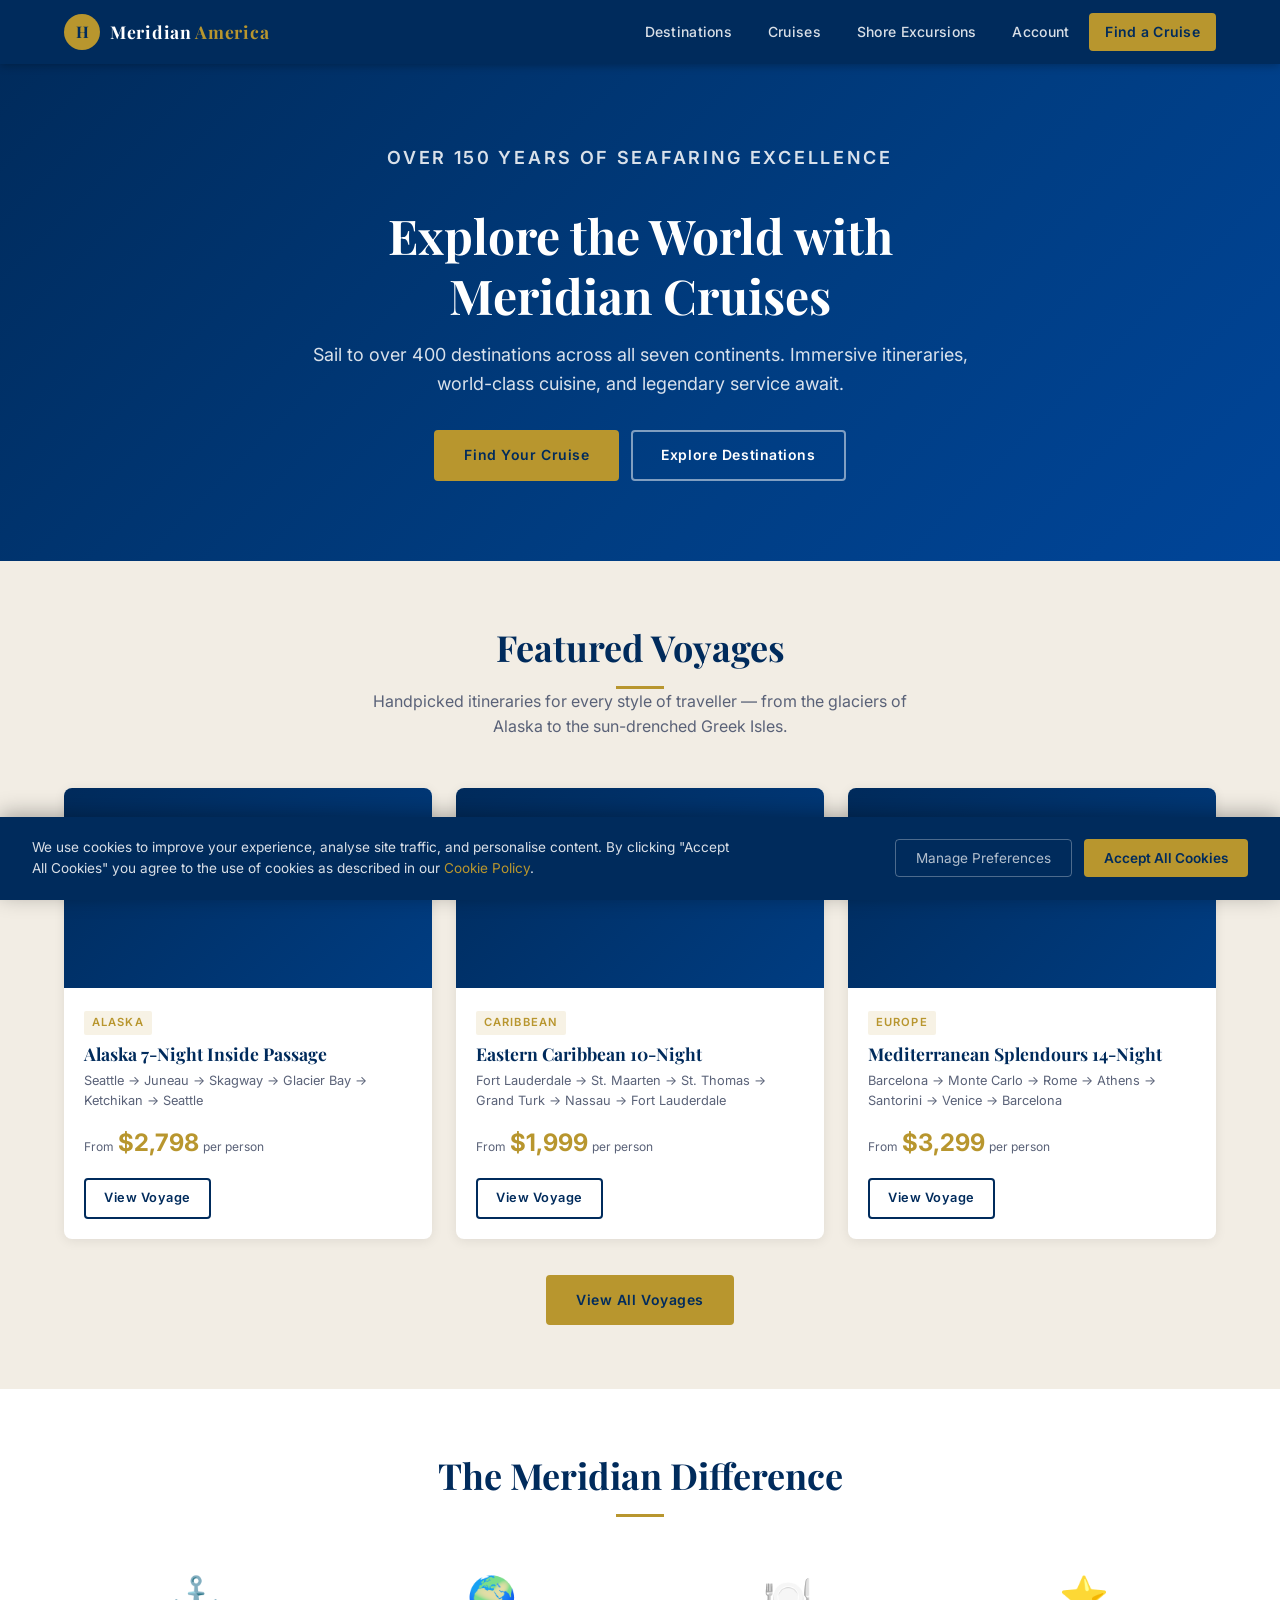
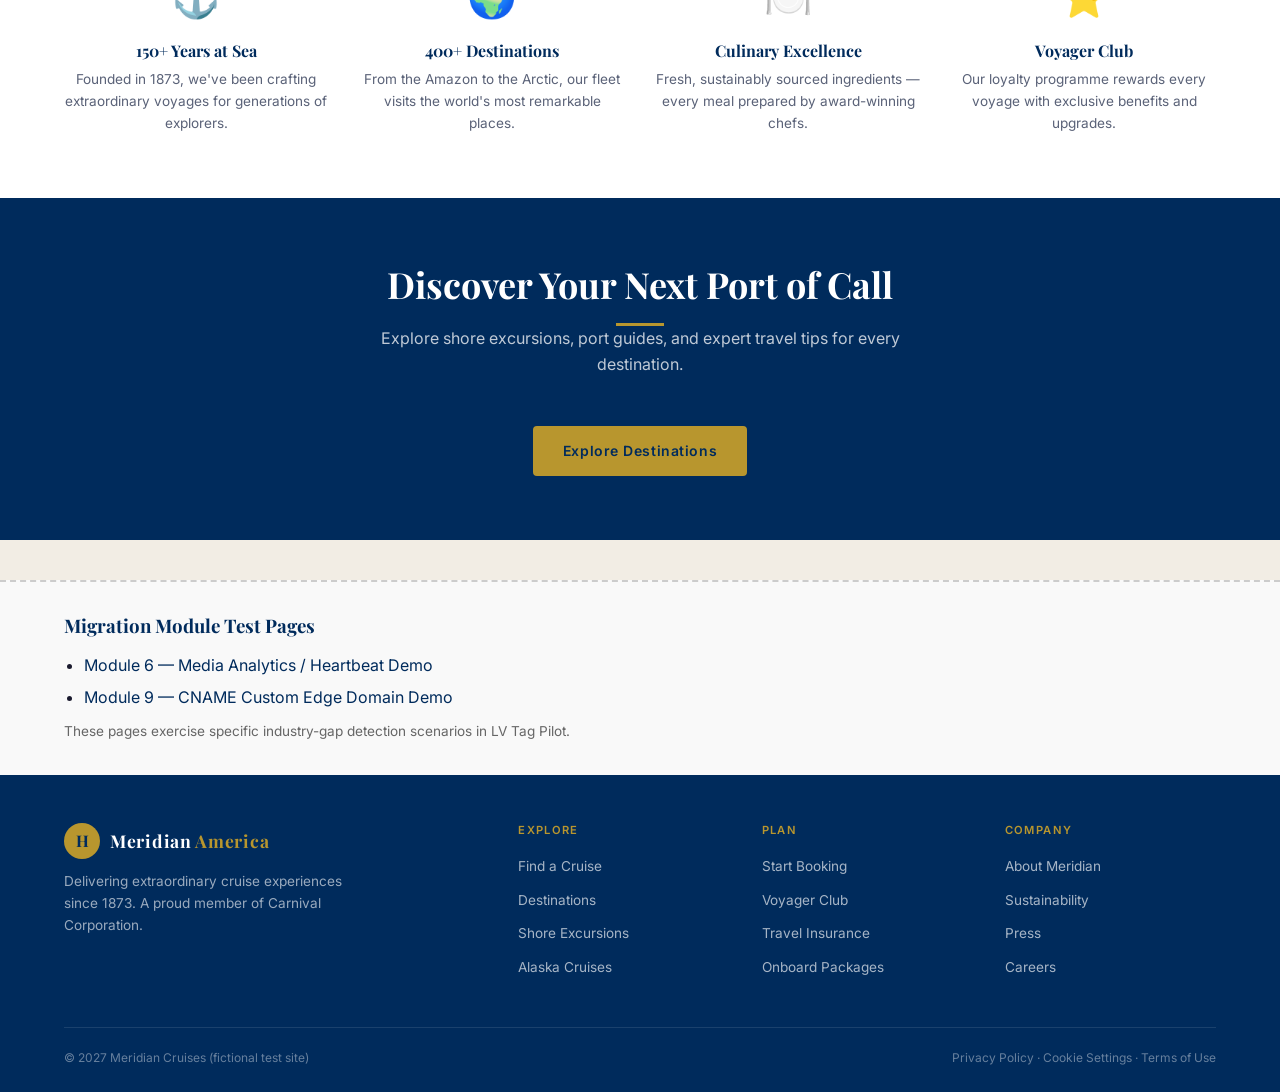
==== index.html @ 0e515a73 "Meridian Cruises test site (AppMeasurement implementation)" ====
<!DOCTYPE html>
<html lang="en">
<head>
  <meta charset="UTF-8">
  <meta name="viewport" content="width=device-width, initial-scale=1.0">
  <title>Meridian Cruises — Explore the World | Fictional Test Site</title>
  <link rel="stylesheet" href="_shared/styles.css">
  <!-- Adobe Launch — _satellite not present in test env -->
  <script src="_shared/launch-stub.js"></script>
  <script src="_shared/am-config.js"></script>
  <!-- MODULE 5: A4T — at.js stub script tag (scanner detects by src attribute) -->
  <script src="at.js" data-at-js-stub="true"></script>
  <!-- MODULE 8: AAM DIL library (scanner detects by src) -->
  <script src="dil.js"></script>
</head>
<body>

  <!-- Navigation -->
  <nav class="site-nav">
    <div class="nav-inner">
      <a href="index.html" class="nav-logo">
        <div class="nav-logo-mark">H</div>
        <span class="nav-logo-text">Meridian <span>America</span></span>
      </a>
      <ul class="nav-links">
        <li><a href="destination.html">Destinations</a></li>
        <li><a href="cruises.html">Cruises</a></li>
        <li><a href="shore-excursions.html">Shore Excursions</a></li>
        <li><a href="account.html">Account</a></li>
        <li><a href="cruises.html" class="nav-cta">Find a Cruise</a></li>
      </ul>
    </div>
  </nav>

  <main>
    <!-- Hero -->
    <section class="hero">
      <div class="hero-content">
        <p class="hero-eyebrow">Over 150 Years of Seafaring Excellence</p>
        <h1>Explore the World with Meridian Cruises</h1>
        <p>Sail to over 400 destinations across all seven continents. Immersive itineraries, world-class cuisine, and legendary service await.</p>
        <div style="display:flex;gap:12px;justify-content:center;flex-wrap:wrap;">
          <a href="cruises.html" class="btn btn-primary">Find Your Cruise</a>
          <a href="destination.html" class="btn btn-secondary">Explore Destinations</a>
        </div>
      </div>
    </section>

    <!-- Featured Cruises -->
    <section class="section section-sand">
      <div class="container">
        <div class="section-header">
          <h2>Featured Voyages</h2>
          <div class="section-divider"></div>
          <p>Handpicked itineraries for every style of traveller — from the glaciers of Alaska to the sun-drenched Greek Isles.</p>
        </div>

        <div class="cards-grid">
          <!-- Alaska Card -->
          <div class="cruise-card">
            <div class="cruise-card-img-placeholder">Alaska</div>
            <div class="cruise-card-body">
              <span class="cruise-card-tag">Alaska</span>
              <h3 class="cruise-card-title">Alaska 7-Night Inside Passage</h3>
              <p class="cruise-card-meta">Seattle → Juneau → Skagway → Glacier Bay → Ketchikan → Seattle</p>
              <div class="cruise-card-price">
                <span class="price-from">From</span>
                <span class="cabin-price" id="featured-alaska-price">$2,798</span>
                <span class="price-from">per person</span>
              </div>
              <a href="cruise-detail.html" class="btn btn-outline btn-sm" onclick="window.trackCTA && trackCTA('View Alaska Cruise', 'cruise-detail.html')">View Voyage</a>
            </div>
          </div>

          <!-- Caribbean Card -->
          <div class="cruise-card">
            <div class="cruise-card-img-placeholder">Caribbean</div>
            <div class="cruise-card-body">
              <span class="cruise-card-tag">Caribbean</span>
              <h3 class="cruise-card-title">Eastern Caribbean 10-Night</h3>
              <p class="cruise-card-meta">Fort Lauderdale → St. Maarten → St. Thomas → Grand Turk → Nassau → Fort Lauderdale</p>
              <div class="cruise-card-price">
                <span class="price-from">From</span>
                <span class="cabin-price">$1,999</span>
                <span class="price-from">per person</span>
              </div>
              <a href="cruises.html" class="btn btn-outline btn-sm" onclick="window.trackCTA && trackCTA('View Caribbean Cruise', 'cruises.html')">View Voyage</a>
            </div>
          </div>

          <!-- Europe Card -->
          <div class="cruise-card">
            <div class="cruise-card-img-placeholder">Europe</div>
            <div class="cruise-card-body">
              <span class="cruise-card-tag">Europe</span>
              <h3 class="cruise-card-title">Mediterranean Splendours 14-Night</h3>
              <p class="cruise-card-meta">Barcelona → Monte Carlo → Rome → Athens → Santorini → Venice → Barcelona</p>
              <div class="cruise-card-price">
                <span class="price-from">From</span>
                <span class="cabin-price">$3,299</span>
                <span class="price-from">per person</span>
              </div>
              <a href="cruises.html" class="btn btn-outline btn-sm" onclick="window.trackCTA && trackCTA('View Europe Cruise', 'cruises.html')">View Voyage</a>
            </div>
          </div>
        </div>

        <div style="text-align:center;margin-top:36px;">
          <a href="cruises.html" class="btn btn-primary">View All Voyages</a>
        </div>
      </div>
    </section>

    <!-- Why Meridian -->
    <section class="section section-light">
      <div class="container">
        <div class="section-header">
          <h2>The Meridian Difference</h2>
          <div class="section-divider"></div>
        </div>
        <div style="display:grid;grid-template-columns:repeat(auto-fit,minmax(220px,1fr));gap:32px;text-align:center;">
          <div>
            <div style="font-size:2.5rem;margin-bottom:12px;">⚓</div>
            <h4 style="color:#002B5C;margin-bottom:8px;">150+ Years at Sea</h4>
            <p class="text-muted text-sm">Founded in 1873, we've been crafting extraordinary voyages for generations of explorers.</p>
          </div>
          <div>
            <div style="font-size:2.5rem;margin-bottom:12px;">🌍</div>
            <h4 style="color:#002B5C;margin-bottom:8px;">400+ Destinations</h4>
            <p class="text-muted text-sm">From the Amazon to the Arctic, our fleet visits the world's most remarkable places.</p>
          </div>
          <div>
            <div style="font-size:2.5rem;margin-bottom:12px;">🍽️</div>
            <h4 style="color:#002B5C;margin-bottom:8px;">Culinary Excellence</h4>
            <p class="text-muted text-sm">Fresh, sustainably sourced ingredients — every meal prepared by award-winning chefs.</p>
          </div>
          <div>
            <div style="font-size:2.5rem;margin-bottom:12px;">⭐</div>
            <h4 style="color:#002B5C;margin-bottom:8px;">Voyager Club</h4>
            <p class="text-muted text-sm">Our loyalty programme rewards every voyage with exclusive benefits and upgrades.</p>
          </div>
        </div>
      </div>
    </section>

    <!-- Destinations Banner -->
    <section class="section section-navy">
      <div class="container" style="text-align:center;">
        <div class="section-header">
          <h2>Discover Your Next Port of Call</h2>
          <div class="section-divider"></div>
          <p>Explore shore excursions, port guides, and expert travel tips for every destination.</p>
        </div>
        <a href="destination.html" class="btn btn-primary">Explore Destinations</a>
      </div>
    </section>

    <!-- Module Testing Links (for QA and demo purposes) -->
    <section id="module-testing" style="border-top: 2px dashed #ccc; margin-top: 40px; padding: 32px 20px; background: #f9f9f9;">
      <div class="container">
        <h3 style="color:#002B5C;margin-bottom:12px;">Migration Module Test Pages</h3>
        <ul style="line-height:2;padding-left:20px;">
          <li><a href="video.html">Module 6 — Media Analytics / Heartbeat Demo</a></li>
          <li><a href="cname-demo.html">Module 9 — CNAME Custom Edge Domain Demo</a></li>
        </ul>
        <p style="font-size: 0.85em; color: #666; margin-top: 8px;">These pages exercise specific industry-gap detection scenarios in LV Tag Pilot.</p>
      </div>
    </section>
  </main>

  <!-- Footer -->
  <footer class="site-footer">
    <div class="container">
      <div class="footer-grid">
        <div class="footer-brand">
          <div class="nav-logo">
            <div class="nav-logo-mark">H</div>
            <span class="nav-logo-text">Meridian <span>America</span></span>
          </div>
          <p>Delivering extraordinary cruise experiences since 1873. A proud member of Carnival Corporation.</p>
        </div>
        <div class="footer-col">
          <h4>Explore</h4>
          <ul>
            <li><a href="cruises.html">Find a Cruise</a></li>
            <li><a href="destination.html">Destinations</a></li>
            <li><a href="shore-excursions.html">Shore Excursions</a></li>
            <li><a href="cruise-detail.html">Alaska Cruises</a></li>
          </ul>
        </div>
        <div class="footer-col">
          <h4>Plan</h4>
          <ul>
            <li><a href="book-step1.html">Start Booking</a></li>
            <li><a href="account.html">Voyager Club</a></li>
            <li><a href="#">Travel Insurance</a></li>
            <li><a href="#">Onboard Packages</a></li>
          </ul>
        </div>
        <div class="footer-col">
          <h4>Company</h4>
          <ul>
            <li><a href="#">About Meridian</a></li>
            <li><a href="#">Sustainability</a></li>
            <li><a href="#">Press</a></li>
            <li><a href="#">Careers</a></li>
          </ul>
        </div>
      </div>
      <div class="footer-bottom">
        <span>© 2027 Meridian Cruises (fictional test site)</span>
        <span>Privacy Policy · Cookie Settings · Terms of Use</span>
      </div>
    </div>
  </footer>

  <!-- OneTrust consent banner stub -->
  <!-- intentional: OneTrust banner present — tests CMP auto-detection in scanner -->
  <div id="onetrust-banner-sdk">
    <p>We use cookies to improve your experience, analyse site traffic, and personalise content. By clicking "Accept All Cookies" you agree to the use of cookies as described in our <a href="#">Cookie Policy</a>.</p>
    <div class="cookie-btns">
      <button id="onetrust-reject-all-handler">Manage Preferences</button>
      <button id="onetrust-accept-btn-handler">Accept All Cookies</button>
    </div>
  </div>

  <script>
    // Hide consent banner on accept/reject
    document.getElementById('onetrust-accept-btn-handler').addEventListener('click', function() {
      document.getElementById('onetrust-banner-sdk').style.display = 'none';
    });
    document.getElementById('onetrust-reject-all-handler').addEventListener('click', function() {
      document.getElementById('onetrust-banner-sdk').style.display = 'none';
    });

    // Page tracking
    document.addEventListener('DOMContentLoaded', function() {
      // intentional: prop3 set as site section, then s.t() fires page view beacon
      if (typeof _mcs !== 'undefined') {
        _mcs.prop3 = "Home";
        _mcs.t();
      }
    });
  </script>

</body>
</html>
---- _shared/styles.css ----
/* HAL Replica — Shared Styles
   Colors: Navy #002B5C | Gold #B8962E | Sand #F2EDE4 | White #FFFFFF | Dark #1A1A2E
   Fonts: Playfair Display (headings) + Inter (body) via Google Fonts
*/

@import url('https://fonts.googleapis.com/css2?family=Playfair+Display:wght@400;600;700&family=Inter:wght@300;400;500;600&display=swap');

/* ── Reset & Base ─────────────────────────────────────── */
*, *::before, *::after { box-sizing: border-box; margin: 0; padding: 0; }

html { font-size: 16px; scroll-behavior: smooth; }

body {
  font-family: 'Inter', sans-serif;
  font-weight: 400;
  color: #1A1A2E;
  background-color: #F2EDE4;
  line-height: 1.6;
  min-height: 100vh;
  display: flex;
  flex-direction: column;
}

h1, h2, h3, h4, h5 {
  font-family: 'Playfair Display', serif;
  line-height: 1.25;
}

a { color: #002B5C; text-decoration: none; }
a:hover { color: #B8962E; }

img { max-width: 100%; display: block; }

/* ── Layout ───────────────────────────────────────────── */
.container {
  max-width: 1200px;
  margin: 0 auto;
  padding: 0 24px;
}

main { flex: 1; }

/* ── Navigation ───────────────────────────────────────── */
.site-nav {
  background-color: #002B5C;
  padding: 0;
  position: sticky;
  top: 0;
  z-index: 100;
  box-shadow: 0 2px 8px rgba(0,0,0,0.25);
}

.nav-inner {
  display: flex;
  align-items: center;
  justify-content: space-between;
  height: 64px;
  max-width: 1200px;
  margin: 0 auto;
  padding: 0 24px;
}

.nav-logo {
  display: flex;
  align-items: center;
  gap: 10px;
  text-decoration: none;
}

.nav-logo-mark {
  width: 36px;
  height: 36px;
  background: #B8962E;
  border-radius: 50%;
  display: flex;
  align-items: center;
  justify-content: center;
  font-family: 'Playfair Display', serif;
  font-size: 1rem;
  font-weight: 700;
  color: #002B5C;
}

.nav-logo-text {
  font-family: 'Playfair Display', serif;
  font-size: 1.1rem;
  font-weight: 700;
  color: #FFFFFF;
  letter-spacing: 0.04em;
}

.nav-logo-text span {
  color: #B8962E;
}

.nav-links {
  display: flex;
  list-style: none;
  gap: 4px;
}

.nav-links a {
  display: block;
  padding: 8px 16px;
  color: rgba(255,255,255,0.85);
  font-size: 0.875rem;
  font-weight: 500;
  letter-spacing: 0.02em;
  border-radius: 4px;
  transition: background 0.15s, color 0.15s;
  text-decoration: none;
}

.nav-links a:hover,
.nav-links a.active {
  background: rgba(184,150,46,0.2);
  color: #B8962E;
}

.nav-cta {
  background: #B8962E !important;
  color: #002B5C !important;
  font-weight: 600 !important;
  border-radius: 4px;
}

.nav-cta:hover {
  background: #d4a832 !important;
  color: #002B5C !important;
}

/* ── Hero Section ─────────────────────────────────────── */
.hero {
  background: linear-gradient(135deg, #002B5C 0%, #003d82 60%, #004599 100%);
  color: #FFFFFF;
  padding: 80px 24px;
  text-align: center;
  position: relative;
  overflow: hidden;
}

.hero::before {
  content: '';
  position: absolute;
  inset: 0;
  background: url('https://placehold.co/1440x500/002B5C/002B5C') center/cover no-repeat;
  opacity: 0.08;
}

.hero-content { position: relative; max-width: 700px; margin: 0 auto; }

.hero h1 {
  font-size: clamp(2rem, 5vw, 3rem);
  margin-bottom: 16px;
  color: #FFFFFF;
}

.hero p {
  font-size: 1.125rem;
  color: rgba(255,255,255,0.85);
  margin-bottom: 32px;
}

.hero-eyebrow {
  font-size: 0.75rem;
  font-weight: 600;
  letter-spacing: 0.15em;
  text-transform: uppercase;
  color: #B8962E;
  margin-bottom: 12px;
}

/* ── Buttons ──────────────────────────────────────────── */
.btn {
  display: inline-block;
  padding: 12px 28px;
  border-radius: 4px;
  font-size: 0.875rem;
  font-weight: 600;
  letter-spacing: 0.04em;
  cursor: pointer;
  transition: background 0.2s, transform 0.1s, box-shadow 0.2s;
  border: 2px solid transparent;
  text-decoration: none;
  font-family: 'Inter', sans-serif;
}

.btn:active { transform: translateY(1px); }

.btn-primary {
  background: #B8962E;
  color: #002B5C;
  border-color: #B8962E;
}

.btn-primary:hover {
  background: #d4a832;
  border-color: #d4a832;
  color: #002B5C;
  box-shadow: 0 4px 16px rgba(184,150,46,0.4);
}

.btn-secondary {
  background: transparent;
  color: #FFFFFF;
  border-color: rgba(255,255,255,0.5);
}

.btn-secondary:hover {
  background: rgba(255,255,255,0.1);
  border-color: #FFFFFF;
  color: #FFFFFF;
}

.btn-outline {
  background: transparent;
  color: #002B5C;
  border-color: #002B5C;
}

.btn-outline:hover {
  background: #002B5C;
  color: #FFFFFF;
}

.btn-sm { padding: 8px 18px; font-size: 0.8rem; }

.btn-full { width: 100%; text-align: center; }

/* ── Section Styles ───────────────────────────────────── */
.section { padding: 64px 0; }
.section-light { background: #FFFFFF; }
.section-sand { background: #F2EDE4; }
.section-navy { background: #002B5C; color: #FFFFFF; }

.section-header {
  text-align: center;
  margin-bottom: 48px;
}

.section-header h2 {
  font-size: clamp(1.5rem, 3vw, 2.25rem);
  color: #002B5C;
  margin-bottom: 12px;
}

.section-navy .section-header h2 { color: #FFFFFF; }

.section-header p {
  color: #5a6278;
  max-width: 540px;
  margin: 0 auto;
}

.section-navy .section-header p { color: rgba(255,255,255,0.75); }

.section-divider {
  width: 48px;
  height: 3px;
  background: #B8962E;
  margin: 16px auto 0;
}

/* ── Cruise Cards ─────────────────────────────────────── */
.cards-grid {
  display: grid;
  grid-template-columns: repeat(auto-fill, minmax(320px, 1fr));
  gap: 24px;
}

.cruise-card {
  background: #FFFFFF;
  border-radius: 8px;
  overflow: hidden;
  box-shadow: 0 2px 12px rgba(0,0,0,0.08);
  transition: transform 0.2s, box-shadow 0.2s;
}

.cruise-card:hover {
  transform: translateY(-4px);
  box-shadow: 0 8px 28px rgba(0,43,92,0.15);
}

.cruise-card-img {
  width: 100%;
  height: 200px;
  object-fit: cover;
  background: #002B5C;
}

.cruise-card-img-placeholder {
  width: 100%;
  height: 200px;
  background: linear-gradient(135deg, #002B5C 0%, #003d82 100%);
  display: flex;
  align-items: center;
  justify-content: center;
  color: #B8962E;
  font-family: 'Playfair Display', serif;
  font-size: 1.25rem;
  font-style: italic;
}

.cruise-card-body {
  padding: 20px;
}

.cruise-card-tag {
  display: inline-block;
  font-size: 0.7rem;
  font-weight: 600;
  letter-spacing: 0.1em;
  text-transform: uppercase;
  color: #B8962E;
  background: rgba(184,150,46,0.12);
  padding: 3px 8px;
  border-radius: 2px;
  margin-bottom: 8px;
}

.cruise-card-title {
  font-family: 'Playfair Display', serif;
  font-size: 1.1rem;
  color: #002B5C;
  margin-bottom: 6px;
}

.cruise-card-meta {
  font-size: 0.8rem;
  color: #5a6278;
  margin-bottom: 12px;
}

.cruise-card-price {
  display: flex;
  align-items: baseline;
  gap: 4px;
  margin-bottom: 16px;
}

.price-from { font-size: 0.75rem; color: #5a6278; }

/* This class is intentionally placed on cabin price elements for DOM scraping tests */
.cabin-price {
  font-size: 1.5rem;
  font-weight: 700;
  color: #B8962E;
  font-family: 'Inter', sans-serif;
}

/* ── Booking Funnel Step Indicator ────────────────────── */
.funnel-steps {
  background: #FFFFFF;
  border-bottom: 1px solid #e8e0d4;
  padding: 16px 0;
}

.funnel-steps-inner {
  display: flex;
  align-items: center;
  justify-content: center;
  gap: 0;
  max-width: 700px;
  margin: 0 auto;
  padding: 0 24px;
}

.funnel-step {
  display: flex;
  align-items: center;
  flex: 1;
}

.funnel-step-bubble {
  width: 32px;
  height: 32px;
  border-radius: 50%;
  display: flex;
  align-items: center;
  justify-content: center;
  font-size: 0.8rem;
  font-weight: 600;
  border: 2px solid #c8bfad;
  background: #FFFFFF;
  color: #8a8070;
  flex-shrink: 0;
  transition: all 0.2s;
}

.funnel-step.active .funnel-step-bubble {
  background: #002B5C;
  border-color: #002B5C;
  color: #FFFFFF;
}

.funnel-step.done .funnel-step-bubble {
  background: #B8962E;
  border-color: #B8962E;
  color: #FFFFFF;
}

.funnel-step-label {
  font-size: 0.75rem;
  font-weight: 500;
  color: #8a8070;
  margin-left: 8px;
  white-space: nowrap;
}

.funnel-step.active .funnel-step-label { color: #002B5C; font-weight: 600; }
.funnel-step.done .funnel-step-label { color: #B8962E; }

.funnel-connector {
  flex: 1;
  height: 2px;
  background: #c8bfad;
  margin: 0 8px;
}

.funnel-connector.done { background: #B8962E; }

/* ── Form Styles ──────────────────────────────────────── */
.form-group { margin-bottom: 20px; }

.form-label {
  display: block;
  font-size: 0.85rem;
  font-weight: 500;
  color: #1A1A2E;
  margin-bottom: 6px;
}

.form-control {
  width: 100%;
  padding: 10px 14px;
  border: 1.5px solid #c8bfad;
  border-radius: 4px;
  font-family: 'Inter', sans-serif;
  font-size: 0.9rem;
  color: #1A1A2E;
  background: #FFFFFF;
  transition: border-color 0.15s;
}

.form-control:focus {
  outline: none;
  border-color: #002B5C;
  box-shadow: 0 0 0 3px rgba(0,43,92,0.1);
}

.form-row {
  display: grid;
  grid-template-columns: 1fr 1fr;
  gap: 16px;
}

.form-select {
  width: 100%;
  padding: 10px 14px;
  border: 1.5px solid #c8bfad;
  border-radius: 4px;
  font-family: 'Inter', sans-serif;
  font-size: 0.9rem;
  background: #FFFFFF;
  appearance: none;
  background-image: url("data:image/svg+xml,%3Csvg xmlns='http://www.w3.org/2000/svg' width='12' height='8' viewBox='0 0 12 8'%3E%3Cpath d='M1 1l5 5 5-5' stroke='%23002B5C' stroke-width='2' fill='none'/%3E%3C/svg%3E");
  background-repeat: no-repeat;
  background-position: right 14px center;
  cursor: pointer;
}

.form-select:focus { outline: none; border-color: #002B5C; }

/* ── Booking Form Container ───────────────────────────── */
.booking-layout {
  display: grid;
  grid-template-columns: 1fr 340px;
  gap: 32px;
  align-items: start;
}

.booking-form-card {
  background: #FFFFFF;
  border-radius: 8px;
  padding: 32px;
  box-shadow: 0 2px 12px rgba(0,0,0,0.08);
}

.booking-summary-card {
  background: #002B5C;
  border-radius: 8px;
  padding: 24px;
  color: #FFFFFF;
  position: sticky;
  top: 80px;
}

.booking-summary-title {
  font-family: 'Playfair Display', serif;
  font-size: 1rem;
  color: #B8962E;
  margin-bottom: 16px;
  padding-bottom: 12px;
  border-bottom: 1px solid rgba(255,255,255,0.15);
}

.booking-summary-row {
  display: flex;
  justify-content: space-between;
  font-size: 0.85rem;
  margin-bottom: 10px;
  color: rgba(255,255,255,0.85);
}

.booking-summary-row.total {
  border-top: 1px solid rgba(255,255,255,0.15);
  padding-top: 12px;
  margin-top: 4px;
  font-weight: 600;
  color: #B8962E;
  font-size: 1rem;
}

/* ── Cabin Category Tabs ──────────────────────────────── */
.cabin-tabs {
  display: flex;
  gap: 8px;
  margin-bottom: 24px;
  flex-wrap: wrap;
}

.cabin-tab {
  padding: 8px 20px;
  border: 2px solid #c8bfad;
  border-radius: 4px;
  font-size: 0.85rem;
  font-weight: 500;
  cursor: pointer;
  background: #FFFFFF;
  color: #5a6278;
  transition: all 0.15s;
}

.cabin-tab:hover, .cabin-tab.active {
  border-color: #002B5C;
  background: #002B5C;
  color: #FFFFFF;
}

/* ── Itinerary / Port List ────────────────────────────── */
.itinerary-list { list-style: none; }

.itinerary-item {
  display: flex;
  gap: 16px;
  padding: 16px 0;
  border-bottom: 1px solid #e8e0d4;
  align-items: start;
}

.itinerary-day {
  width: 40px;
  height: 40px;
  border-radius: 50%;
  background: #002B5C;
  color: #FFFFFF;
  display: flex;
  align-items: center;
  justify-content: center;
  font-size: 0.75rem;
  font-weight: 600;
  flex-shrink: 0;
}

.itinerary-port { font-weight: 500; color: #002B5C; }
.itinerary-desc { font-size: 0.85rem; color: #5a6278; margin-top: 2px; }

/* ── Excursion Cards ──────────────────────────────────── */
.excursion-card {
  background: #FFFFFF;
  border-radius: 8px;
  display: flex;
  gap: 20px;
  padding: 20px;
  box-shadow: 0 2px 12px rgba(0,0,0,0.07);
  margin-bottom: 16px;
  align-items: start;
}

.excursion-img-placeholder {
  width: 100px;
  height: 80px;
  background: linear-gradient(135deg, #002B5C 0%, #003d82 100%);
  border-radius: 6px;
  flex-shrink: 0;
  display: flex;
  align-items: center;
  justify-content: center;
  color: #B8962E;
  font-size: 1.5rem;
}

.excursion-body { flex: 1; }
.excursion-title { font-weight: 600; color: #002B5C; margin-bottom: 4px; }
.excursion-meta { font-size: 0.8rem; color: #5a6278; margin-bottom: 8px; }
.excursion-price { font-weight: 700; color: #B8962E; margin-bottom: 12px; }

/* ── Mariner Dashboard ────────────────────────────────── */
.mariner-badge {
  display: inline-flex;
  align-items: center;
  gap: 8px;
  background: linear-gradient(135deg, #B8962E 0%, #d4a832 100%);
  color: #002B5C;
  padding: 6px 16px;
  border-radius: 20px;
  font-size: 0.85rem;
  font-weight: 700;
  letter-spacing: 0.05em;
  margin-bottom: 12px;
}

.dashboard-card {
  background: #FFFFFF;
  border-radius: 8px;
  padding: 24px;
  box-shadow: 0 2px 12px rgba(0,0,0,0.07);
  margin-bottom: 24px;
}

.dashboard-card h3 {
  font-family: 'Playfair Display', serif;
  font-size: 1.1rem;
  color: #002B5C;
  margin-bottom: 16px;
  padding-bottom: 12px;
  border-bottom: 1px solid #e8e0d4;
}

/* ── Filter Sidebar ───────────────────────────────────── */
.search-layout {
  display: grid;
  grid-template-columns: 260px 1fr;
  gap: 32px;
  align-items: start;
}

.filter-card {
  background: #FFFFFF;
  border-radius: 8px;
  padding: 24px;
  box-shadow: 0 2px 12px rgba(0,0,0,0.07);
  position: sticky;
  top: 80px;
}

.filter-title {
  font-size: 0.7rem;
  font-weight: 600;
  letter-spacing: 0.12em;
  text-transform: uppercase;
  color: #002B5C;
  margin-bottom: 16px;
}

.filter-group { margin-bottom: 24px; }

.filter-group label {
  font-size: 0.85rem;
  font-weight: 500;
  margin-bottom: 8px;
  display: block;
  color: #1A1A2E;
}

.filter-option {
  display: flex;
  align-items: center;
  gap: 8px;
  padding: 4px 0;
  font-size: 0.85rem;
  color: #5a6278;
  cursor: pointer;
}

.filter-option input[type="checkbox"] {
  accent-color: #002B5C;
  cursor: pointer;
}

/* ── Confirmation / Thank You ─────────────────────────── */
.confirm-hero {
  background: linear-gradient(135deg, #002B5C 0%, #003d82 100%);
  color: #FFFFFF;
  text-align: center;
  padding: 64px 24px;
}

.confirm-icon {
  width: 80px;
  height: 80px;
  background: #B8962E;
  border-radius: 50%;
  display: flex;
  align-items: center;
  justify-content: center;
  font-size: 2rem;
  margin: 0 auto 24px;
}

.confirm-booking-id {
  font-size: 0.85rem;
  background: rgba(184,150,46,0.2);
  border: 1px solid rgba(184,150,46,0.4);
  color: #B8962E;
  display: inline-block;
  padding: 6px 20px;
  border-radius: 20px;
  letter-spacing: 0.1em;
  margin-top: 12px;
}

/* ── Consent Banner ───────────────────────────────────── */
#onetrust-banner-sdk {
  position: fixed;
  bottom: 0;
  left: 0;
  right: 0;
  background: #002B5C;
  color: #FFFFFF;
  padding: 20px 32px;
  display: flex;
  align-items: center;
  justify-content: space-between;
  gap: 24px;
  z-index: 9999;
  box-shadow: 0 -4px 20px rgba(0,0,0,0.3);
}

#onetrust-banner-sdk p {
  font-size: 0.85rem;
  color: rgba(255,255,255,0.85);
  max-width: 700px;
}

#onetrust-banner-sdk a { color: #B8962E; }

.cookie-btns { display: flex; gap: 12px; flex-shrink: 0; }

#onetrust-accept-btn-handler {
  background: #B8962E;
  color: #002B5C;
  border: none;
  padding: 10px 20px;
  border-radius: 4px;
  font-weight: 600;
  font-size: 0.85rem;
  cursor: pointer;
  font-family: 'Inter', sans-serif;
}

#onetrust-reject-all-handler {
  background: transparent;
  color: rgba(255,255,255,0.7);
  border: 1px solid rgba(255,255,255,0.3);
  padding: 10px 20px;
  border-radius: 4px;
  font-size: 0.85rem;
  cursor: pointer;
  font-family: 'Inter', sans-serif;
}

/* ── Footer ───────────────────────────────────────────── */
.site-footer {
  background: #002B5C;
  color: rgba(255,255,255,0.75);
  padding: 48px 0 24px;
  margin-top: auto;
}

.footer-grid {
  display: grid;
  grid-template-columns: 2fr 1fr 1fr 1fr;
  gap: 32px;
  margin-bottom: 40px;
}

.footer-brand p {
  font-size: 0.85rem;
  color: rgba(255,255,255,0.6);
  margin-top: 12px;
  max-width: 280px;
}

.footer-col h4 {
  font-family: 'Inter', sans-serif;
  font-size: 0.7rem;
  font-weight: 600;
  letter-spacing: 0.12em;
  text-transform: uppercase;
  color: #B8962E;
  margin-bottom: 16px;
}

.footer-col ul { list-style: none; }

.footer-col li { margin-bottom: 8px; }

.footer-col a {
  font-size: 0.85rem;
  color: rgba(255,255,255,0.65);
  text-decoration: none;
  transition: color 0.15s;
}

.footer-col a:hover { color: #B8962E; }

.footer-bottom {
  border-top: 1px solid rgba(255,255,255,0.1);
  padding-top: 20px;
  display: flex;
  justify-content: space-between;
  align-items: center;
  font-size: 0.75rem;
  color: rgba(255,255,255,0.4);
}

/* ── Page Content Helpers ─────────────────────────────── */
.page-header {
  background: #002B5C;
  color: #FFFFFF;
  padding: 40px 0;
}

.page-header h1 {
  font-size: clamp(1.5rem, 3vw, 2.25rem);
  color: #FFFFFF;
}

.page-header p {
  color: rgba(255,255,255,0.75);
  margin-top: 8px;
}

.breadcrumb {
  font-size: 0.8rem;
  color: rgba(255,255,255,0.5);
  margin-bottom: 8px;
}

.breadcrumb a { color: rgba(255,255,255,0.6); }
.breadcrumb a:hover { color: #B8962E; }
.breadcrumb span { color: rgba(255,255,255,0.4); margin: 0 6px; }

.info-badge {
  display: inline-flex;
  align-items: center;
  gap: 6px;
  background: rgba(255,255,255,0.1);
  color: rgba(255,255,255,0.8);
  padding: 4px 12px;
  border-radius: 20px;
  font-size: 0.75rem;
  margin-right: 8px;
  margin-top: 8px;
}

.highlight-box {
  background: rgba(184,150,46,0.1);
  border: 1px solid rgba(184,150,46,0.3);
  border-radius: 6px;
  padding: 16px 20px;
  margin-bottom: 20px;
}

.highlight-box p { font-size: 0.875rem; color: #5a6278; }
.highlight-box strong { color: #002B5C; }

/* ── Utilities ────────────────────────────────────────── */
.text-gold { color: #B8962E; }
.text-navy { color: #002B5C; }
.text-muted { color: #5a6278; }
.text-sm { font-size: 0.85rem; }
.text-xs { font-size: 0.75rem; }
.mt-1 { margin-top: 4px; }
.mt-2 { margin-top: 8px; }
.mt-3 { margin-top: 16px; }
.mt-4 { margin-top: 24px; }
.mt-6 { margin-top: 32px; }
.mb-1 { margin-bottom: 4px; }
.mb-2 { margin-bottom: 8px; }
.mb-3 { margin-bottom: 16px; }
.mb-4 { margin-bottom: 24px; }
.flex { display: flex; }
.flex-between { display: flex; justify-content: space-between; align-items: center; }
.gap-2 { gap: 8px; }
.gap-3 { gap: 16px; }

/* ── Responsive ───────────────────────────────────────── */
@media (max-width: 900px) {
  .booking-layout { grid-template-columns: 1fr; }
  .search-layout { grid-template-columns: 1fr; }
  .footer-grid { grid-template-columns: 1fr 1fr; }
}

@media (max-width: 640px) {
  .cards-grid { grid-template-columns: 1fr; }
  .form-row { grid-template-columns: 1fr; }
  .nav-links { display: none; }
  .footer-grid { grid-template-columns: 1fr; }
  #onetrust-banner-sdk { flex-direction: column; text-align: center; }
  .funnel-step-label { display: none; }
}
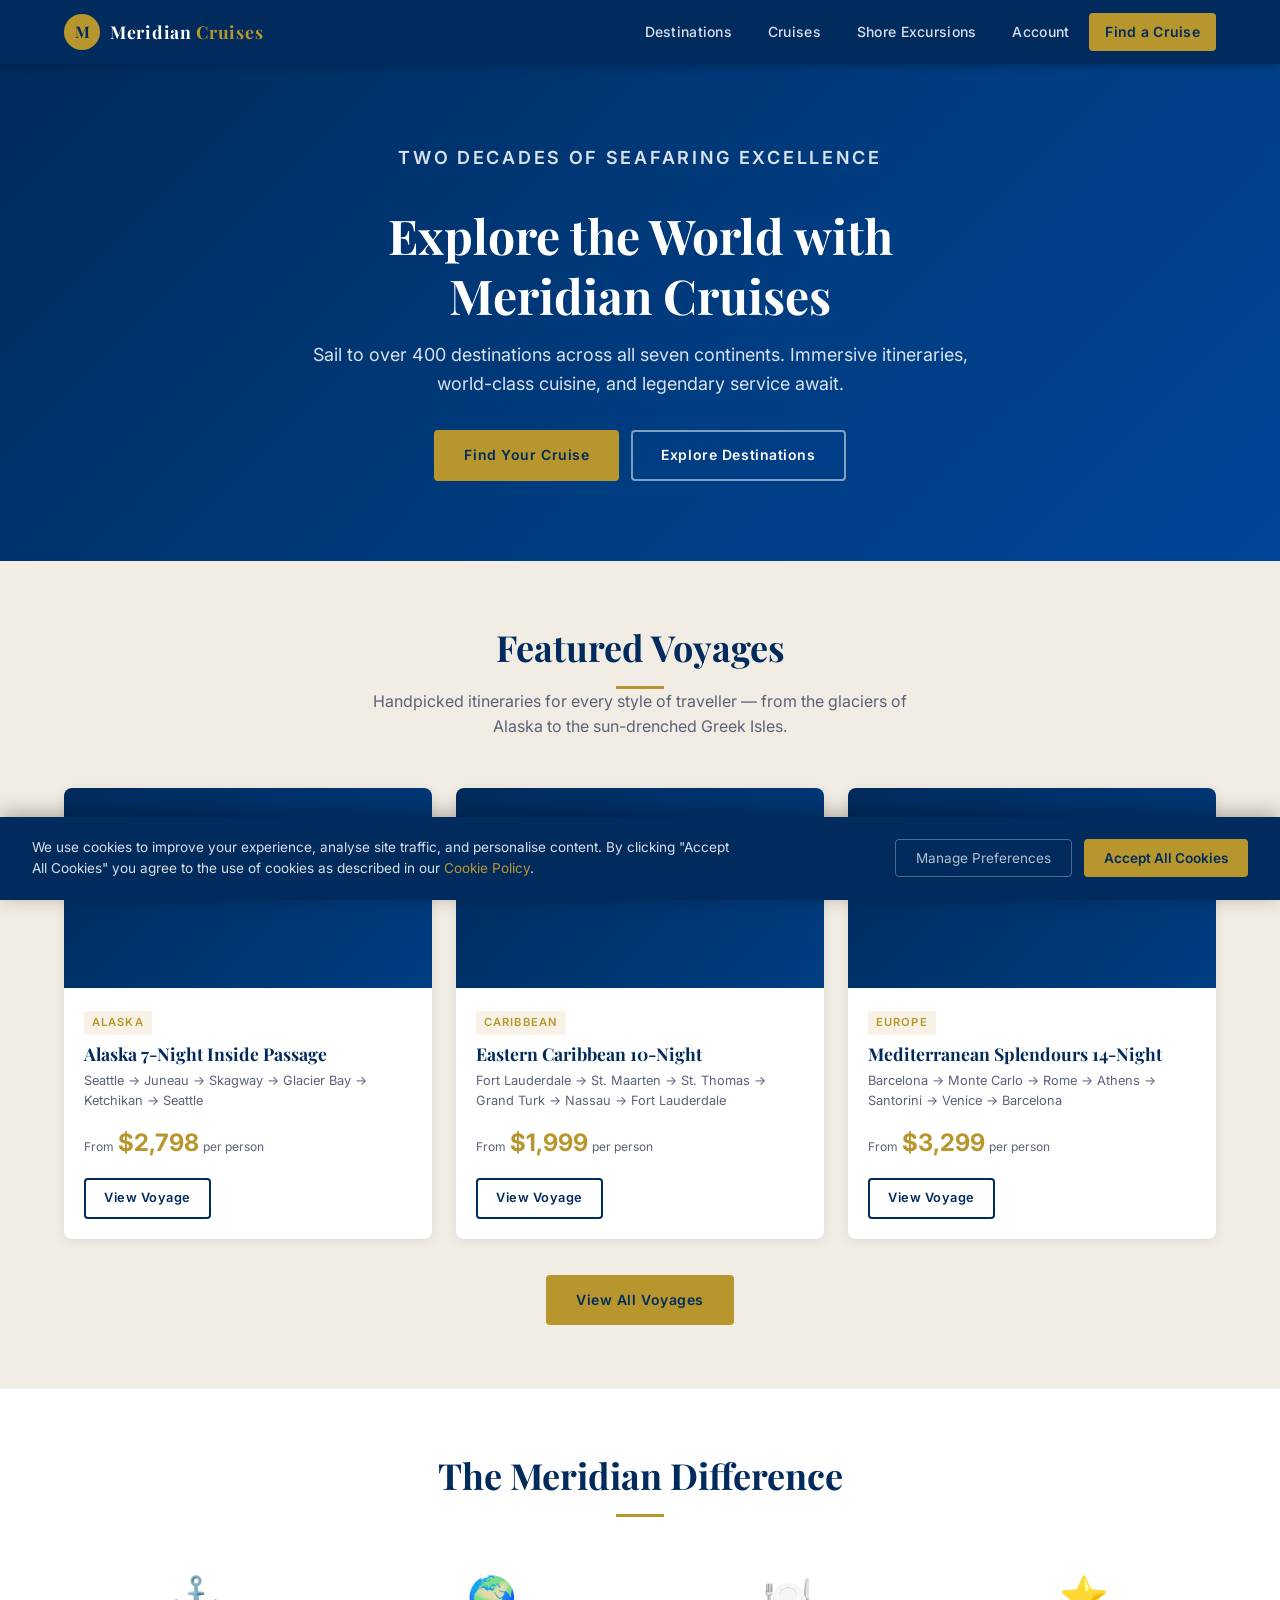
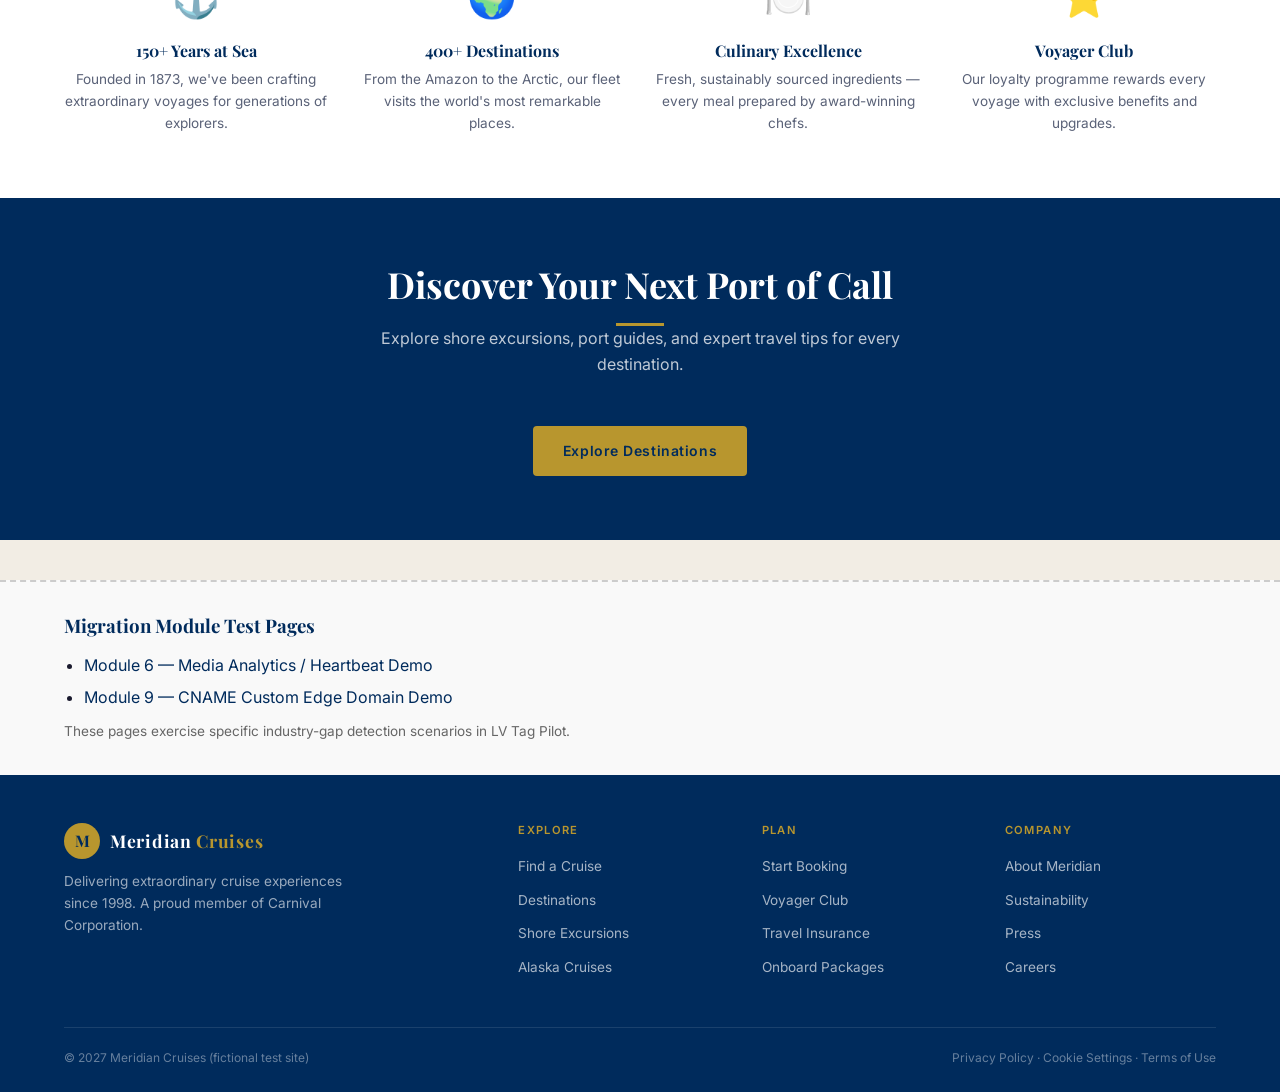
==== commit 054ec981: "Finish rebrand: logo, founding year, tagline" ====
--- a/index.html
+++ b/index.html
@@ -19,8 +19,8 @@
   <nav class="site-nav">
     <div class="nav-inner">
       <a href="index.html" class="nav-logo">
-        <div class="nav-logo-mark">H</div>
-        <span class="nav-logo-text">Meridian <span>America</span></span>
+        <div class="nav-logo-mark">M</div>
+        <span class="nav-logo-text">Meridian <span>Cruises</span></span>
       </a>
       <ul class="nav-links">
         <li><a href="destination.html">Destinations</a></li>
@@ -36,7 +36,7 @@
     <!-- Hero -->
     <section class="hero">
       <div class="hero-content">
-        <p class="hero-eyebrow">Over 150 Years of Seafaring Excellence</p>
+        <p class="hero-eyebrow">Two decades of seafaring excellence</p>
         <h1>Explore the World with Meridian Cruises</h1>
         <p>Sail to over 400 destinations across all seven continents. Immersive itineraries, world-class cuisine, and legendary service await.</p>
         <div style="display:flex;gap:12px;justify-content:center;flex-wrap:wrap;">
@@ -174,10 +174,10 @@
       <div class="footer-grid">
         <div class="footer-brand">
           <div class="nav-logo">
-            <div class="nav-logo-mark">H</div>
-            <span class="nav-logo-text">Meridian <span>America</span></span>
-          </div>
-          <p>Delivering extraordinary cruise experiences since 1873. A proud member of Carnival Corporation.</p>
+            <div class="nav-logo-mark">M</div>
+            <span class="nav-logo-text">Meridian <span>Cruises</span></span>
+          </div>
+          <p>Delivering extraordinary cruise experiences since 1998. A proud member of Carnival Corporation.</p>
         </div>
         <div class="footer-col">
           <h4>Explore</h4>
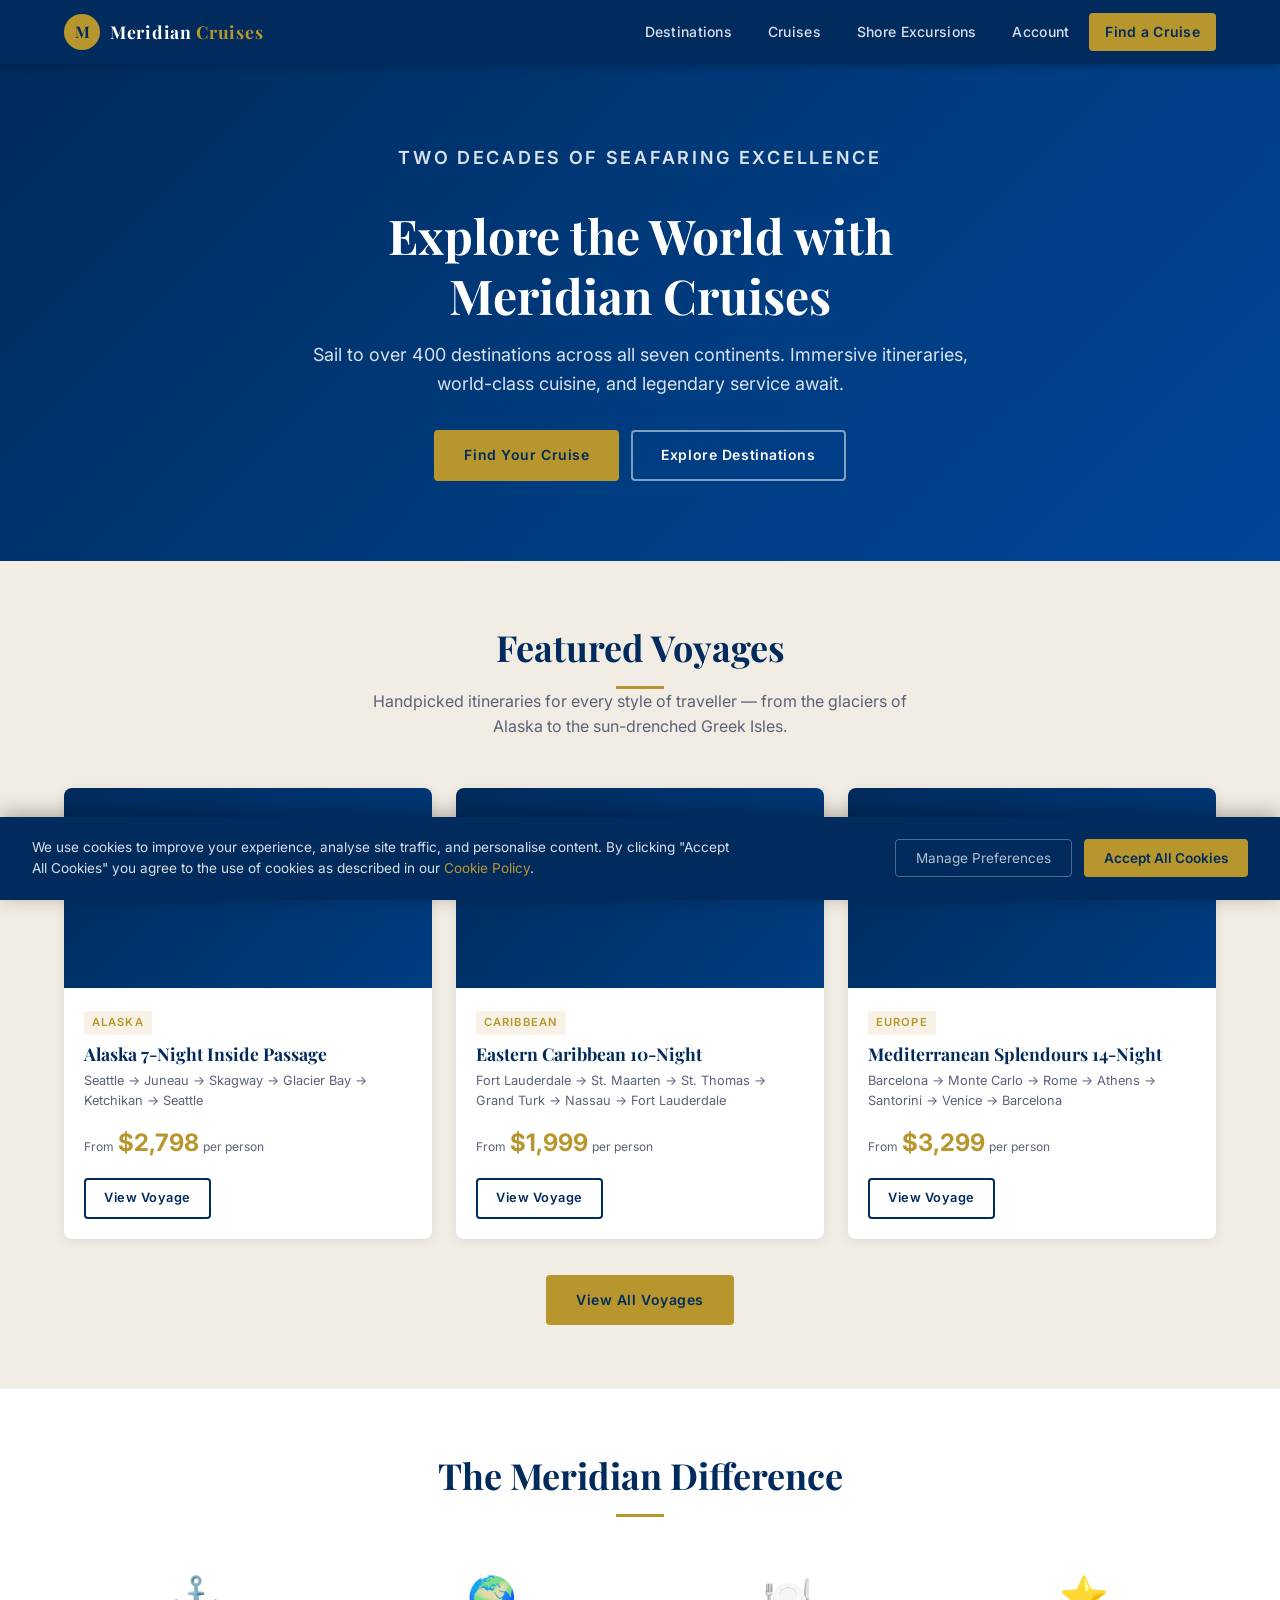
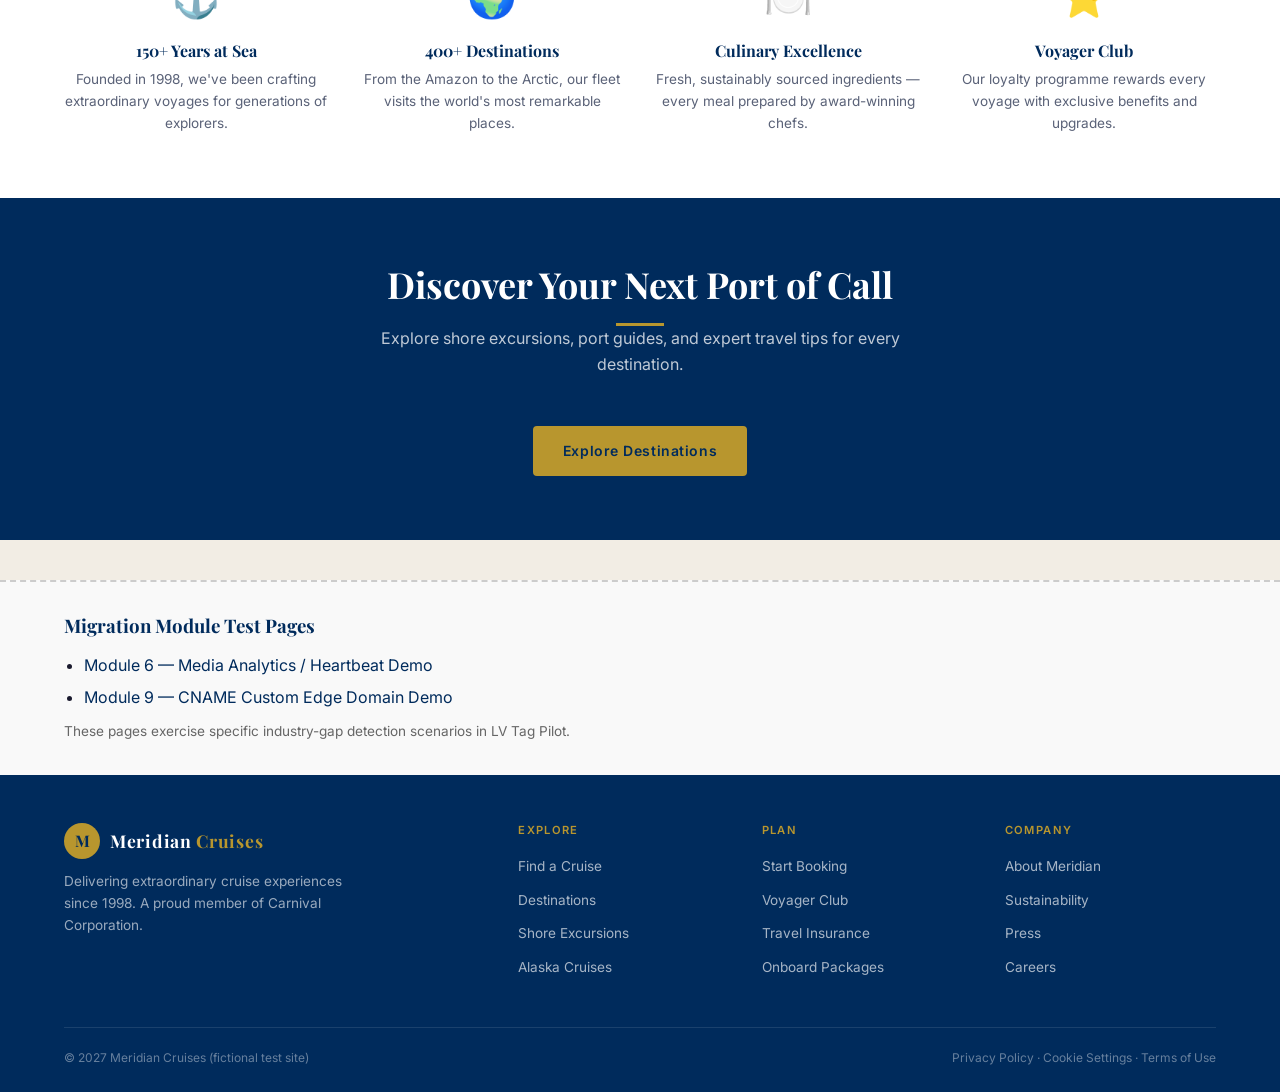
==== commit 372802cb: "Fix founding year" ====
--- a/index.html
+++ b/index.html
@@ -122,7 +122,7 @@
           <div>
             <div style="font-size:2.5rem;margin-bottom:12px;">⚓</div>
             <h4 style="color:#002B5C;margin-bottom:8px;">150+ Years at Sea</h4>
-            <p class="text-muted text-sm">Founded in 1873, we've been crafting extraordinary voyages for generations of explorers.</p>
+            <p class="text-muted text-sm">Founded in 1998, we've been crafting extraordinary voyages for generations of explorers.</p>
           </div>
           <div>
             <div style="font-size:2.5rem;margin-bottom:12px;">🌍</div>
